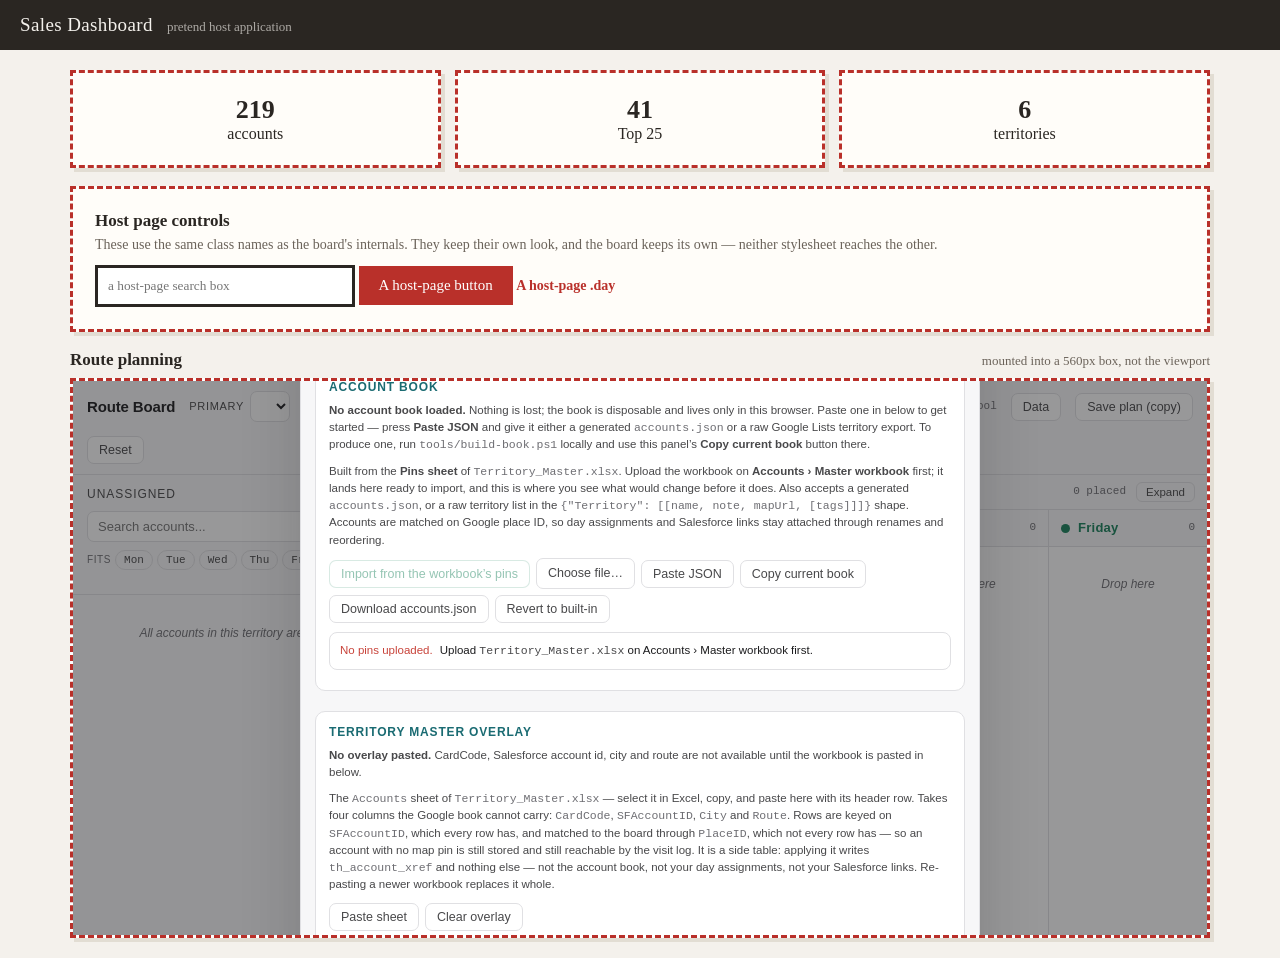
==== embed-example.html @ 5b203af1 "Route Board: cards read the workbook's Accounts sheet The crosswalk that gives a card its Salesforce" ====
<!DOCTYPE html>
<html lang="en">
<head>
<meta charset="UTF-8">
<meta name="viewport" content="width=device-width, initial-scale=1.0">
<title>Route Board — embedding example</title>
<style>
  /* ------------------------------------------------------------------
     This page pretends to be the larger dashboard. Note that it defines
     its own .card, .btn, .day and .search — the same class names the
     Route Board uses internally — plus a global box-sizing reset and a
     bare button{} rule. None of it reaches inside the board, and none of
     the board's styles reach out here. That is the shadow root doing its
     job; no class prefixing was needed.
     ------------------------------------------------------------------ */
  *{box-sizing:border-box;}
  body{
    margin:0; background:#f4f1ec; color:#2a2622;
    font-family:Georgia, 'Times New Roman', serif; font-size:16px;
  }
  header.top{
    background:#2a2622; color:#f4f1ec; padding:14px 20px;
    display:flex; align-items:baseline; gap:14px;
  }
  header.top h1{font-size:19px; margin:0; font-weight:normal; letter-spacing:0.02em;}
  header.top span{font-size:13px; opacity:0.65;}
  .wrap{max-width:1180px; margin:0 auto; padding:20px;}

  /* Host-page components that share names with the board's internals */
  .card{
    background:#fffdf9; border:3px dashed #b9302a; border-radius:0;
    padding:22px; margin-bottom:18px; box-shadow:4px 4px 0 #e2ddd3;
  }
  .card h2{margin:0 0 6px; font-size:17px;}
  .card p{margin:0; font-size:14px; color:#6b635a;}
  .btn{
    background:#b9302a; color:#fff; border:none; border-radius:0;
    padding:11px 20px; font-family:inherit; font-size:15px; cursor:pointer;
  }
  .search{border:3px solid #2a2622; padding:10px; width:260px; font-family:inherit;}
  .day{color:#b9302a; font-weight:bold;}
  button{font-size:15px;}

  .metrics{display:flex; gap:14px; margin-bottom:18px;}
  .metrics .card{flex:1; margin:0; text-align:center;}
  .metrics b{font-size:26px; display:block;}

  /* The board gets a plain sized box. It fills the height it is given. */
  #board{
    height:560px;
    border:3px dashed #b9302a;
    box-shadow:4px 4px 0 #e2ddd3;
  }
  .board-label{
    display:flex; justify-content:space-between; align-items:baseline;
    margin-bottom:8px;
  }
  .board-label h2{font-size:17px; margin:0;}
  .board-label span{font-size:13px; color:#6b635a;}
</style>
</head>
<body>
  <header class="top">
    <h1>Sales Dashboard</h1>
    <span>pretend host application</span>
  </header>

  <div class="wrap">
    <div class="metrics">
      <div class="card"><b>219</b>accounts</div>
      <div class="card"><b>41</b>Top 25</div>
      <div class="card"><b>6</b>territories</div>
    </div>

    <div class="card">
      <h2>Host page controls</h2>
      <p>These use the same class names as the board's internals. They keep their own
         look, and the board keeps its own — neither stylesheet reaches the other.</p>
      <p style="margin-top:12px;">
        <input class="search" placeholder="a host-page search box">
        <button class="btn">A host-page button</button>
        <span class="day">A host-page .day</span>
      </p>
    </div>

    <div class="board-label">
      <h2>Route planning</h2>
      <span>mounted into a 560px box, not the viewport</span>
    </div>
    <div id="board"></div>
  </div>

  <script src="data/accounts.js?v=1785987451" charset="utf-8"></script>
  <script src="route-board.js?v=1789539693" charset="utf-8"></script>
  <script>
    // Mount into any container. Options are optional:
    //   { book, storagePrefix }
    window.board = RouteBoard.mount(document.getElementById('board'), {
      storagePrefix: 'dashboardRouteBoard'
    });
  </script>
</body>
</html>
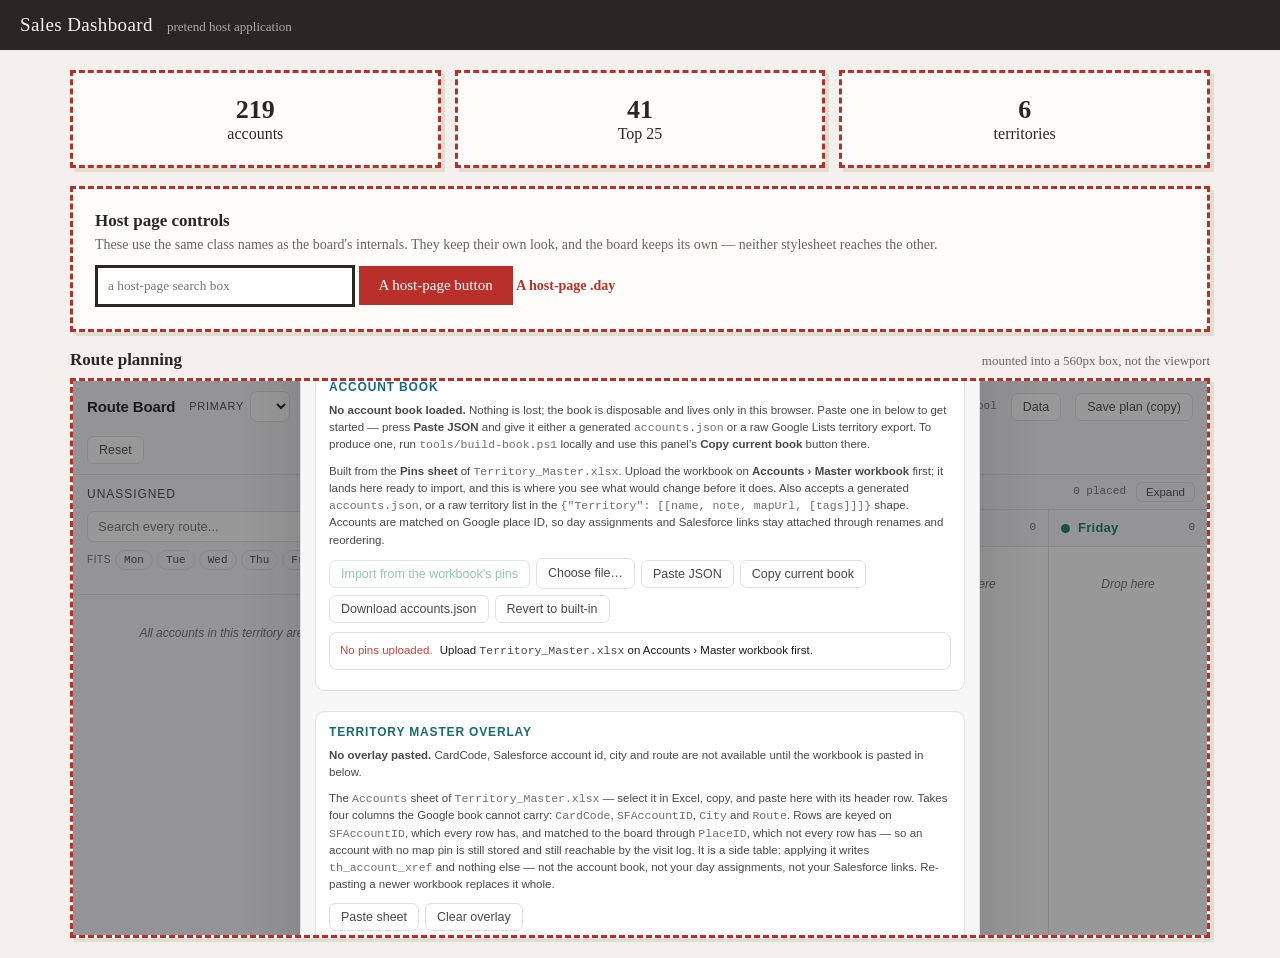
==== commit 701b3bb8: "Route Board: search reaches past the week's route The pool is the week's two territories, which is r" ====
--- a/embed-example.html
+++ b/embed-example.html
@@ -91,7 +91,7 @@
   </div>
 
   <script src="data/accounts.js?v=1785987451" charset="utf-8"></script>
-  <script src="route-board.js?v=1789539693" charset="utf-8"></script>
+  <script src="route-board.js?v=1789540212" charset="utf-8"></script>
   <script>
     // Mount into any container. Options are optional:
     //   { book, storagePrefix }
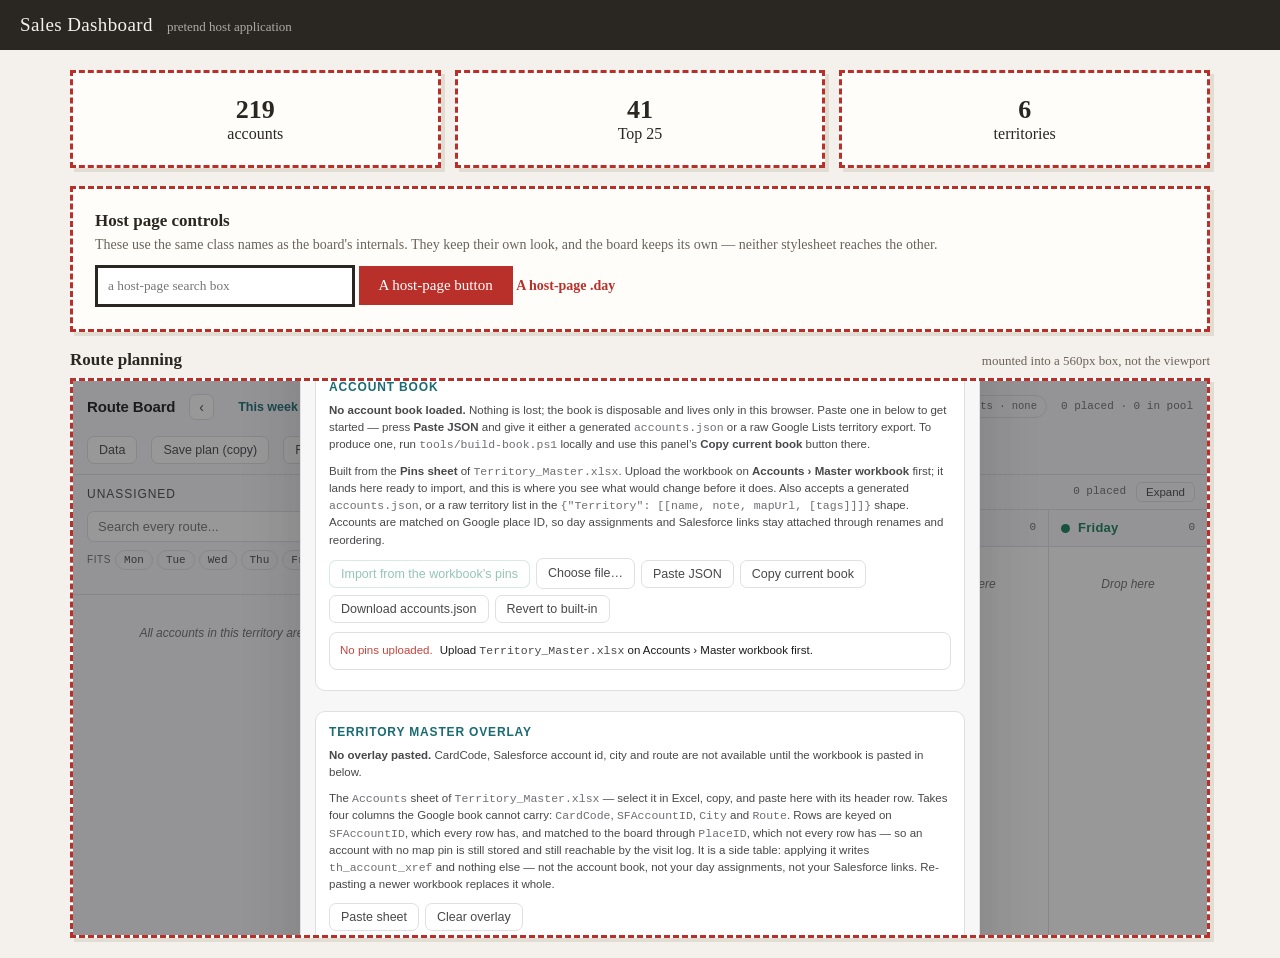
==== commit 1b32c046: "Route Board: one plan per week, kept The board held exactly one week. Planning the next one meant cl" ====
--- a/embed-example.html
+++ b/embed-example.html
@@ -91,7 +91,7 @@
   </div>
 
   <script src="data/accounts.js?v=1785987451" charset="utf-8"></script>
-  <script src="route-board.js?v=1789540212" charset="utf-8"></script>
+  <script src="route-board.js?v=1789542707" charset="utf-8"></script>
   <script>
     // Mount into any container. Options are optional:
     //   { book, storagePrefix }
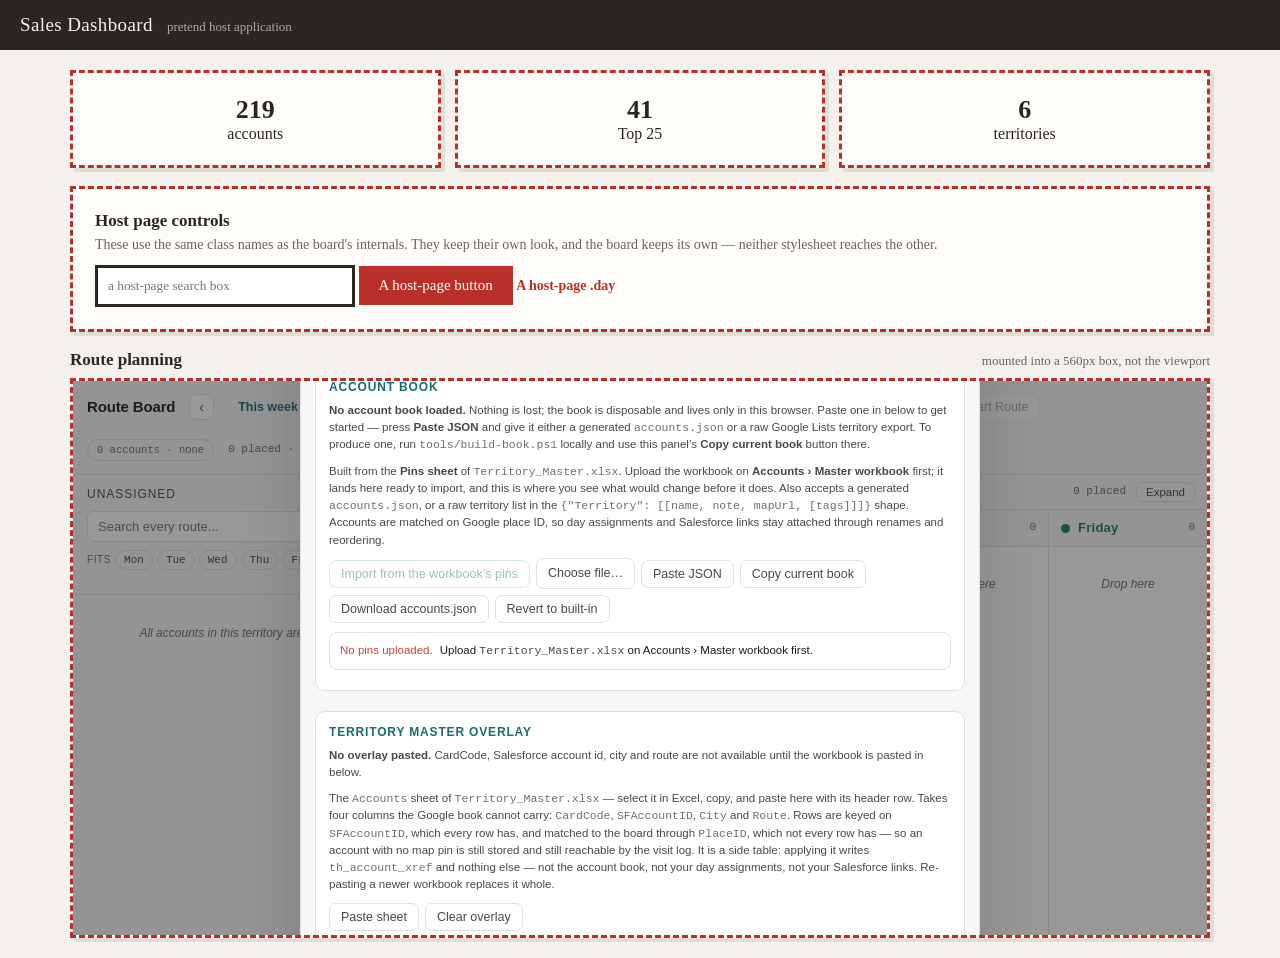
==== commit d69bacd7: "Route: move View on Map and Start Route onto the board They were built on the Schedule Builder, whic" ====
--- a/embed-example.html
+++ b/embed-example.html
@@ -91,7 +91,7 @@
   </div>
 
   <script src="data/accounts.js?v=1785987451" charset="utf-8"></script>
-  <script src="route-board.js?v=1789542707" charset="utf-8"></script>
+  <script src="route-board.js?v=1789613196" charset="utf-8"></script>
   <script>
     // Mount into any container. Options are optional:
     //   { book, storagePrefix }
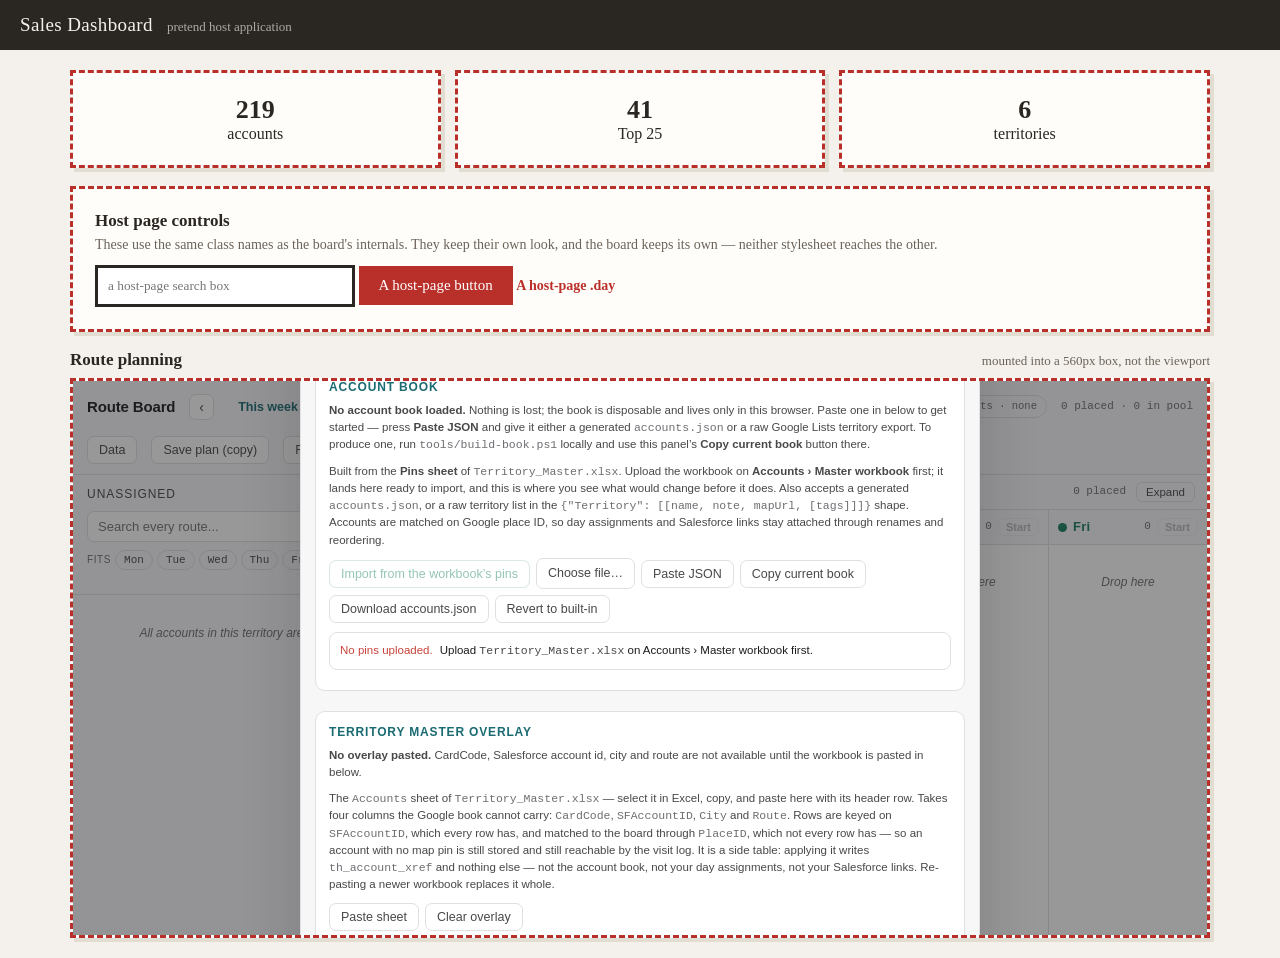
==== commit 9c3bfe3a: "Route Board: the page is the board, and Start is per day Three things, all from the same complaint: " ====
--- a/embed-example.html
+++ b/embed-example.html
@@ -91,7 +91,7 @@
   </div>
 
   <script src="data/accounts.js?v=1785987451" charset="utf-8"></script>
-  <script src="route-board.js?v=1789613196" charset="utf-8"></script>
+  <script src="route-board.js?v=1789618996" charset="utf-8"></script>
   <script>
     // Mount into any container. Options are optional:
     //   { book, storagePrefix }
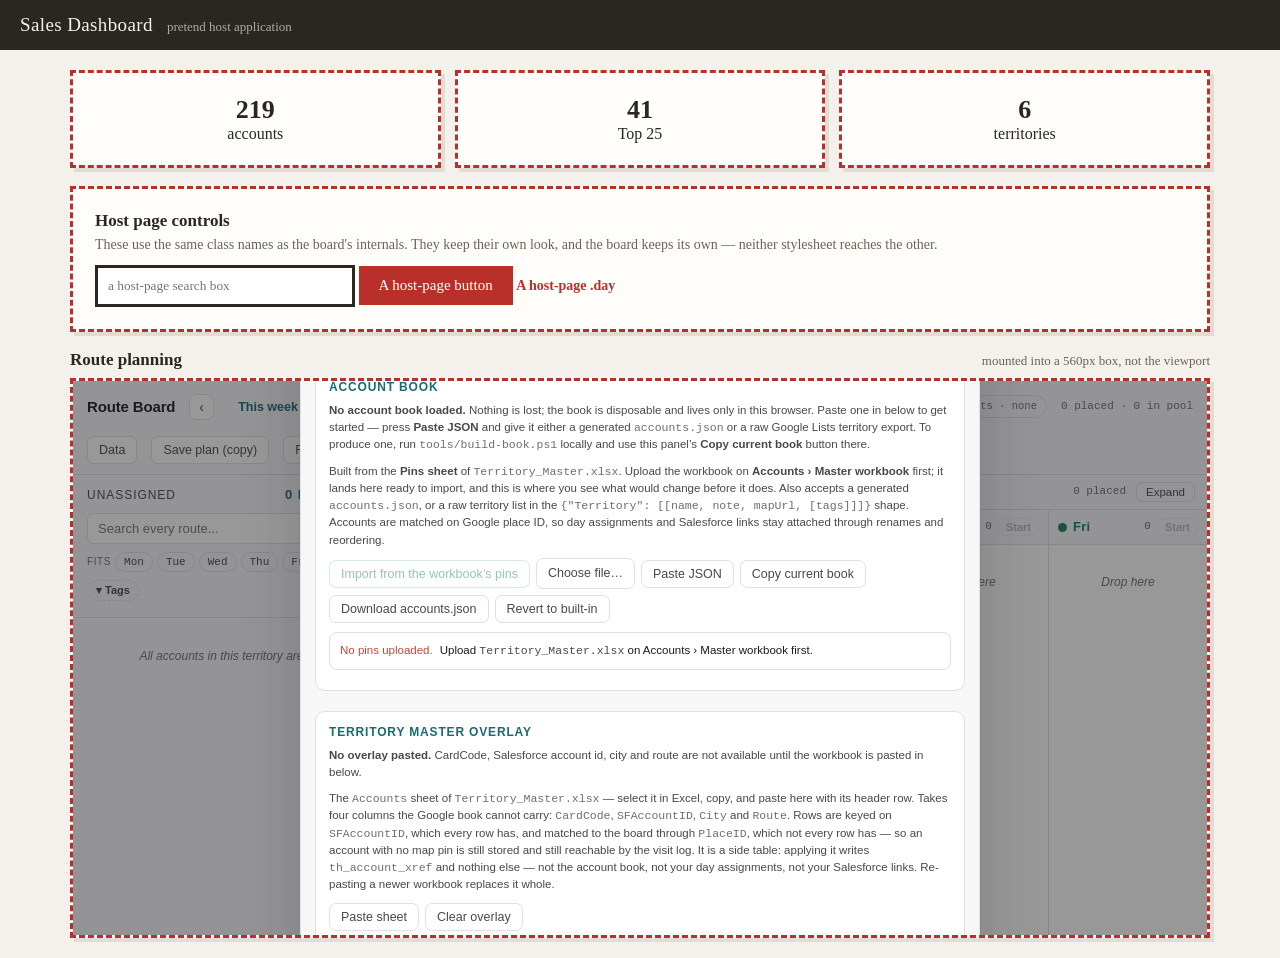
==== commit 87da804d: "Route Board: the day-move goes, and the list can take the frame The ⇄ is removed. Asked for twice, a" ====
--- a/embed-example.html
+++ b/embed-example.html
@@ -91,7 +91,7 @@
   </div>
 
   <script src="data/accounts.js?v=1785987451" charset="utf-8"></script>
-  <script src="route-board.js?v=1789618996" charset="utf-8"></script>
+  <script src="route-board.js?v=1789621896" charset="utf-8"></script>
   <script>
     // Mount into any container. Options are optional:
     //   { book, storagePrefix }
